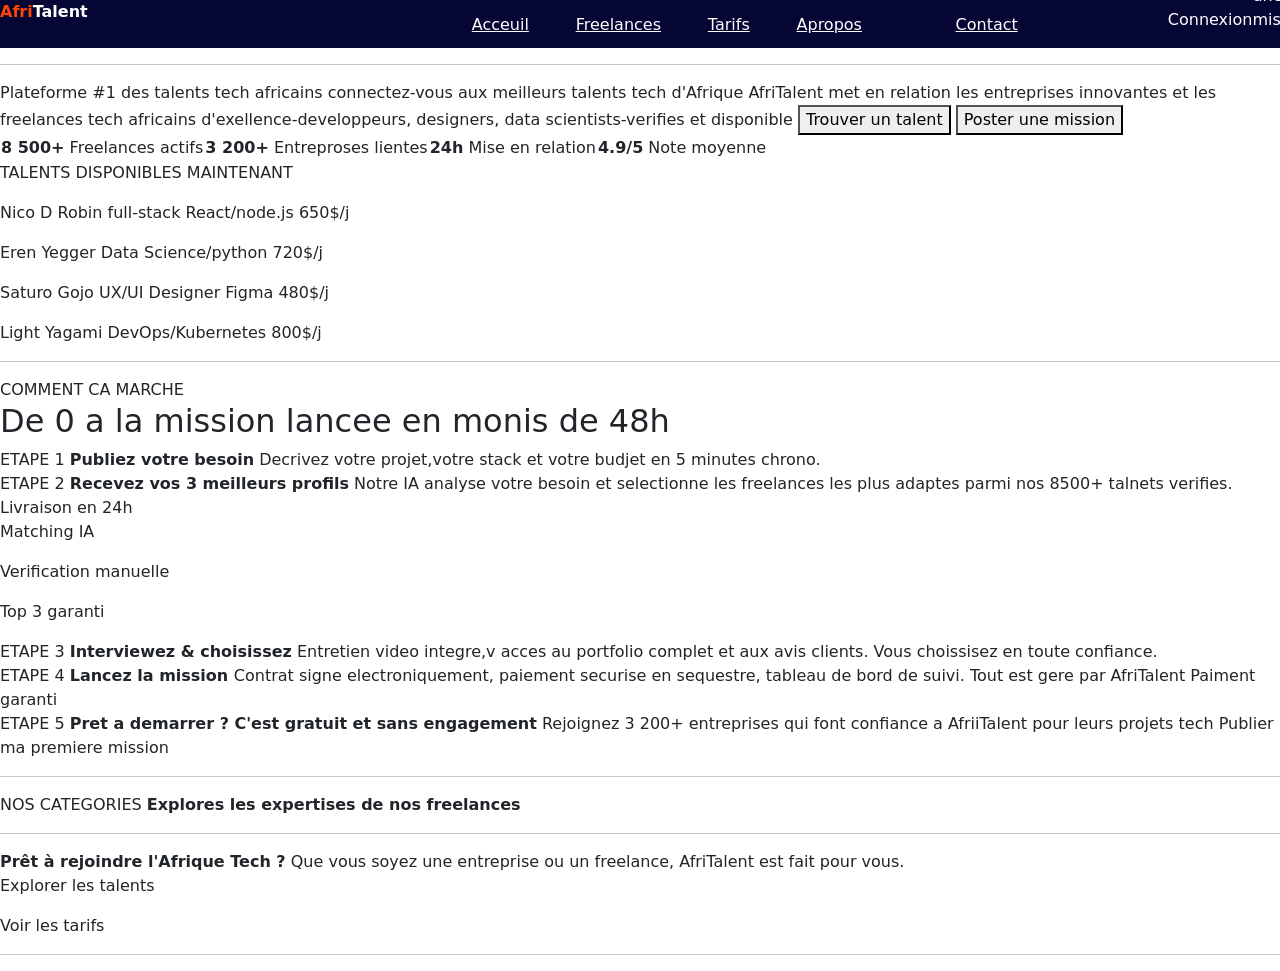
==== index.html @ 66c653f7 "Init : creation du depot, arborescence des fichiers et structure HTML de base" ====
<!DOCTYPE html>
<html lang="en">
<head>
    <meta charset="UTF-8">
    <meta name="viewport" content="width=device-width, initial-scale=1.0">
    <title>AfriTalent</title>
    <link rel="stylesheet" href="index.css" type="text/css">
    
    <link href="https://cdn.jsdelivr.net/npm/bootstrap@5.3.0/dist/css/bootstrap.min.css"
rel="stylesheet">
</head>
<body>
    <nav>
        <strong><SPAN>Afri</SPAN>Talent</strong>
        <ul>
       <li><a href="index.html">Acceuil</a></li>
         <li><a href="freelances.html" >Freelances</a></li>
        <li>  <a href="tarifs.html"> Tarifs</a></li>
          <li> <a href="ABOUT.html" >Apropos</li>
           <li><a href="Contact.html">Contact</a></li>
           </ul>
           <div>
            <p>Connexion</p>
            <p>Publier une mission </p>
           </div>
    </nav>
    <hr color="orange">
    <p1>Plateforme #1 des talents tech africains</p1>
    <h>connectez-vous aux meilleurs talents tech d'Afrique</h>
    <p1>AfriTalent met en relation les entreprises innovantes et les freelances tech africains d'exellence-developpeurs, designers, data scientists-verifies et disponible</p1>
    <button>Trouver un talent</button>
    <button>Poster une mission</button>
    <section>
        <table>
            <tr>
        
             <td>  
                <strong>8 500+</strong> 
        <p1>Freelances actifs</p1></td>
         <td><strong>3 200+</strong> 
        <p1>Entreproses  lientes</p1></td>
        <td><strong>24h</strong> 
        <p1>Mise en relation </p1></td>
        <td><strong>4.9/5</strong>
        <p1>Note moyenne</p1></td>
        </tr>
        </table>
    </section>
    <section>
        <div>
            <p>TALENTS DISPONIBLES MAINTENANT</p>
            <div>
                <p>Nico D Robin  full-stack React/node.js 650$/j</p>
            </div>

            <div>
                <p>Eren Yegger Data Science/python 720$/j</p>
            </div>

            <div>
                <p>Saturo Gojo UX/UI Designer Figma 480$/j </p>
            </div>

            <div>
                <p>Light Yagami DevOps/Kubernetes 800$/j</p>
            </div>
        </div>
    </section>
<hr> 
    <section>
        <p4>COMMENT CA MARCHE </p4>
        <h2>De 0 a la mission lancee en monis de 48h</h2>
        <div>
            <p3>ETAPE 1</p3>
            <strong>Publiez votre besoin</strong>
            <p5>Decrivez votre projet,votre stack et votre budjet en 5 minutes chrono.</p5>
        </div>

        <div>
            <p3>ETAPE 2</p3>
            <strong>Recevez vos 3 meilleurs profils</strong>
            <p5>Notre IA analyse votre besoin et selectionne les freelances les plus adaptes parmi nos 8500+ talnets verifies. Livraison en 24h</p5>
            <div></div>
            <p>Matching IA</p>
            <p>Verification manuelle</p>
              <p>Top 3 garanti</p>
              </div>
        </div>

        <div>
            <p3>ETAPE 3</p3>
            <strong>Interviewez & choisissez</strong>
            <p5>Entretien video integre,v acces au portfolio complet et aux avis clients. Vous choissisez en toute confiance.</p5>
        </div>

        <div>
            <p3>ETAPE 4</p3>
            <strong>Lancez la mission </strong>
            <p5>Contrat signe electroniquement, paiement securise en sequestre, tableau de bord de suivi. Tout est gere par AfriTalent </p5>
            <p4>Paiment garanti </p4>
        </div>

        <div>
            <p3>ETAPE 5</p3>
            <strong>Pret a demarrer ? C'est gratuit et sans engagement</strong>
            <p5>Rejoignez 3 200+ entreprises qui font confiance a AfriiTalent pour leurs projets tech</p5>
            <p4>Publier ma premiere mission </p4>
        </div>
        <hr>
    </section>
    <p4>NOS CATEGORIES</p4>
    <strong>Explores les expertises de nos freelances </strong>
    <hr>
    <strong>Prêt à rejoindre l'Afrique Tech ?</strong>
    <p4>Que vous soyez une entreprise ou un freelance, AfriTalent est fait pour vous.</p4>
    <div>
        <p>Explorer les talents</p>
        <p>Voir les tarifs</p>
    </div>
    <hr>
       
















    
</body>
</html>
---- index.css ----
*{
    margin: 0;
}
span{
    color:orangered ;
}
nav{
    background-color: rgb(6, 6, 53);
    display: flex;
    align-items: left; 
    color: white;
    height: 3em;
    padding: 0;
    margin: 0;
    gap: 25%;
    justify-content: space-around;
}
nav ul{
     padding: 25px 5% ;
     display: flex;
     align-items: center;
     justify-content: space-between;
      list-style: none;
    gap: 15%;
    
}
nav div {
    display: flex;
    align-items: end;
    justify-content:center;
     display: inline-flex;
}
nav ul li a{
    color: white;
  
}
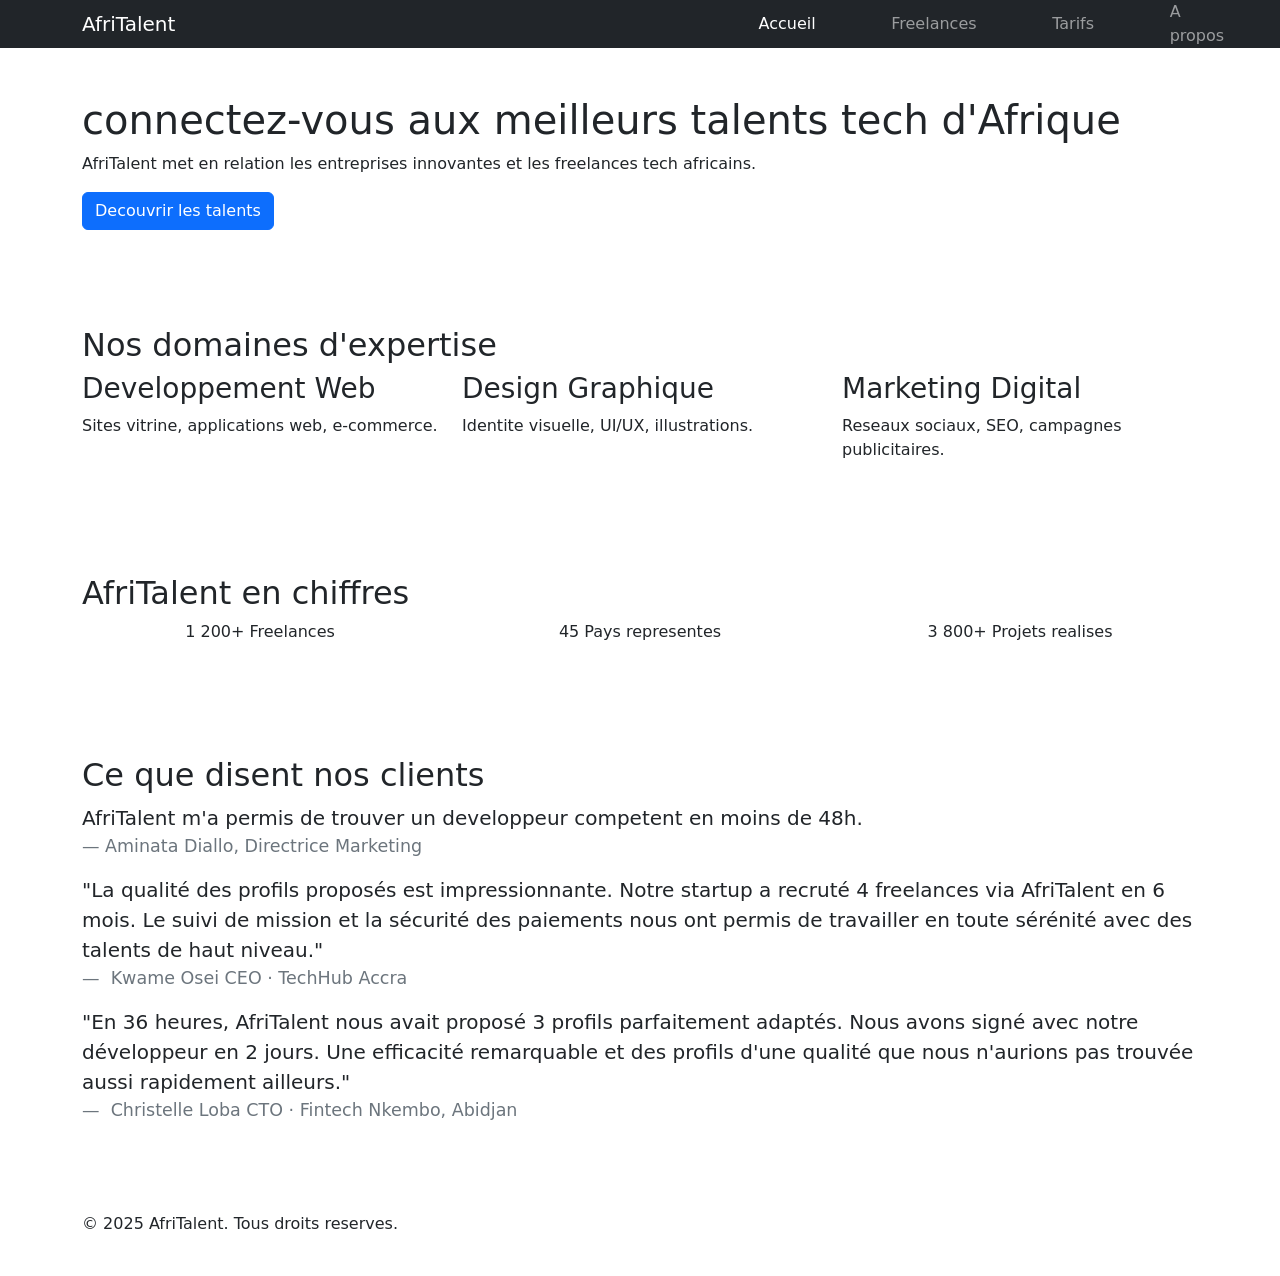
==== commit 856fa5ba: "HTML : structure complete des 5 pages avec sections et contenu texte" ====
--- a/index.html
+++ b/index.html
@@ -10,131 +10,107 @@
 rel="stylesheet">
 </head>
 <body>
-    <nav>
-        <strong><SPAN>Afri</SPAN>Talent</strong>
-        <ul>
-       <li><a href="index.html">Acceuil</a></li>
-         <li><a href="freelances.html" >Freelances</a></li>
-        <li>  <a href="tarifs.html"> Tarifs</a></li>
-          <li> <a href="ABOUT.html" >Apropos</li>
-           <li><a href="Contact.html">Contact</a></li>
-           </ul>
-           <div>
-            <p>Connexion</p>
-            <p>Publier une mission </p>
-           </div>
-    </nav>
-    <hr color="orange">
-    <p1>Plateforme #1 des talents tech africains</p1>
-    <h>connectez-vous aux meilleurs talents tech d'Afrique</h>
-    <p1>AfriTalent met en relation les entreprises innovantes et les freelances tech africains d'exellence-developpeurs, designers, data scientists-verifies et disponible</p1>
-    <button>Trouver un talent</button>
-    <button>Poster une mission</button>
-    <section>
-        <table>
-            <tr>
-        
-             <td>  
-                <strong>8 500+</strong> 
-        <p1>Freelances actifs</p1></td>
-         <td><strong>3 200+</strong> 
-        <p1>Entreproses  lientes</p1></td>
-        <td><strong>24h</strong> 
-        <p1>Mise en relation </p1></td>
-        <td><strong>4.9/5</strong>
-        <p1>Note moyenne</p1></td>
-        </tr>
-        </table>
-    </section>
-    <section>
-        <div>
-            <p>TALENTS DISPONIBLES MAINTENANT</p>
-            <div>
-                <p>Nico D Robin  full-stack React/node.js 650$/j</p>
-            </div>
-
-            <div>
-                <p>Eren Yegger Data Science/python 720$/j</p>
-            </div>
-
-            <div>
-                <p>Saturo Gojo UX/UI Designer Figma 480$/j </p>
-            </div>
-
-            <div>
-                <p>Light Yagami DevOps/Kubernetes 800$/j</p>
-            </div>
-        </div>
-    </section>
-<hr> 
-    <section>
-        <p4>COMMENT CA MARCHE </p4>
-        <h2>De 0 a la mission lancee en monis de 48h</h2>
-        <div>
-            <p3>ETAPE 1</p3>
-            <strong>Publiez votre besoin</strong>
-            <p5>Decrivez votre projet,votre stack et votre budjet en 5 minutes chrono.</p5>
-        </div>
-
-        <div>
-            <p3>ETAPE 2</p3>
-            <strong>Recevez vos 3 meilleurs profils</strong>
-            <p5>Notre IA analyse votre besoin et selectionne les freelances les plus adaptes parmi nos 8500+ talnets verifies. Livraison en 24h</p5>
-            <div></div>
-            <p>Matching IA</p>
-            <p>Verification manuelle</p>
-              <p>Top 3 garanti</p>
-              </div>
-        </div>
-
-        <div>
-            <p3>ETAPE 3</p3>
-            <strong>Interviewez & choisissez</strong>
-            <p5>Entretien video integre,v acces au portfolio complet et aux avis clients. Vous choissisez en toute confiance.</p5>
-        </div>
-
-        <div>
-            <p3>ETAPE 4</p3>
-            <strong>Lancez la mission </strong>
-            <p5>Contrat signe electroniquement, paiement securise en sequestre, tableau de bord de suivi. Tout est gere par AfriTalent </p5>
-            <p4>Paiment garanti </p4>
-        </div>
-
-        <div>
-            <p3>ETAPE 5</p3>
-            <strong>Pret a demarrer ? C'est gratuit et sans engagement</strong>
-            <p5>Rejoignez 3 200+ entreprises qui font confiance a AfriiTalent pour leurs projets tech</p5>
-            <p4>Publier ma premiere mission </p4>
-        </div>
-        <hr>
-    </section>
-    <p4>NOS CATEGORIES</p4>
-    <strong>Explores les expertises de nos freelances </strong>
-    <hr>
-    <strong>Prêt à rejoindre l'Afrique Tech ?</strong>
-    <p4>Que vous soyez une entreprise ou un freelance, AfriTalent est fait pour vous.</p4>
-    <div>
-        <p>Explorer les talents</p>
-        <p>Voir les tarifs</p>
-    </div>
-    <hr>
+    
+ <nav class="navbar navbar-expand-lg navbar-dark bg-dark">
+ <div class="container">
+ <a class="navbar-brand" href="index.html">AfriTalent</a>
+ <button class="navbar-toggler" type="button"
+ data-bs-toggle="collapse"
+ data-bs-target="#navMenu"
+ aria-controls="navMenu"
+ aria-expanded="false"
+ aria-label="Toggle navigation">
+ <span class="navbar-toggler-icon"></span>
+ </button>
+ <div class="collapse navbar-collapse" id="navMenu">
+ <ul class="navbar-nav ms-auto">
+ <li class="nav-item"><a class="nav-link active"
+href="index.html">Accueil</a></li>
+ <li class="nav-item"><a class="nav-link"
+href="freelances.html">Freelances</a></li>
+ <li class="nav-item"><a class="nav-link"
+href="tarifs.html">Tarifs</a></li>
+ <li class="nav-item"><a class="nav-link" href="ABOUT.html">A
+propos</a></li>
+  <li class="nav-item"><a class="nav-link" href="Contact.html">Contact</a></li>
+ </ul>
+ </div>
+ </div>
+</nav>
+ <!-- Contenu principal -->
+ <main>
+ <!-- Section Hero : accroche principale -->
+ <section id="hero">
+ <div class="container py-5">
+ <h1>connectez-vous aux meilleurs talents tech d'Afrique </h1>
+ <p> AfriTalent met en relation les entreprises innovantes et les freelances tech africains.</p>
+ <a href="freelances.html" class="btn btn-primary">Decouvrir les
+talents</a>
+ </div>
+ </section>
+ <!-- Section Services -->
+ <section id="services">
+ <div class="container py-5">
+ <h2>Nos domaines d'expertise</h2>
+ <div class="row">
+    <div class="col-md-4">
+ <h3>Developpement Web</h3>
+ <p>Sites vitrine, applications web, e-commerce.</p>
+ </div>
+ <div class="col-md-4">
+ <h3>Design Graphique</h3>
+ <p>Identite visuelle, UI/UX, illustrations.</p>
+ </div>
+ <div class="col-md-4">
+ <h3>Marketing Digital</h3>
+ <p>Reseaux sociaux, SEO, campagnes publicitaires.</p>
+ </div>
+ </div>
+ </div>
+ </section>
+ <!-- Section Statistiques -->
+ <section id="statistiques">
+ <div class="container py-5">
+ <h2>AfriTalent en chiffres</h2>
+ <div class="row text-center">
+ <div class="col-md-4"><p>1 200+ Freelances</p></div>
+ <div class="col-md-4"><p>45 Pays representes</p></div>
+ <div class="col-md-4"><p>3 800+ Projets realises</p></div>
+ </div>
+ </div>
+</section>
+ <!-- Section Temoignages -->
+ <section id="temoignages">
+ <div class="container py-5">
+ <h2>Ce que disent nos clients</h2>
+ <blockquote class="blockquote">
+ <p>AfriTalent m'a permis de trouver un developpeur competent
+en moins de 48h.</p>
+ <footer class="blockquote-footer">Aminata Diallo, Directrice
+Marketing</footer>
+<p> "La qualité des profils proposés est impressionnante. Notre startup a recruté 4 freelances via AfriTalent en 6 mois. Le suivi de mission et la sécurité des paiements nous ont permis de travailler en toute sérénité avec des talents de haut niveau."</p>
+ <footer class="blockquote-footer"> 
+ Kwame Osei
+CEO · TechHub Accra</footer>
+<p>"En 36 heures, AfriTalent nous avait proposé 3 profils parfaitement adaptés. Nous avons signé avec notre développeur en 2 jours. Une efficacité remarquable et des profils d'une qualité que nous n'aurions pas trouvée aussi rapidement ailleurs." </p>
+ <footer class="blockquote-footer"> Christelle Loba
+CTO · Fintech Nkembo, Abidjan</footer>
+ </blockquote>
+ </div>
+ </section>
+ </main>
+ <!-- Pied de page -->
+  <footer>
+ <div class="container py-4">
+ <p>&copy; 2025 AfriTalent. Tous droits reserves.</p>
+ </div>
+ </footer>
+ <script
+src="https://cdn.jsdelivr.net/npm/bootstrap@5.3.0/dist/js/bootstrap.bundle.min.js"
+></script>
+ <script src="js/main.js"></script>
        
 
 
-
-
-
-
-
-
-
-
-
-
-
-
-
-
-    
 </body>
 </html>
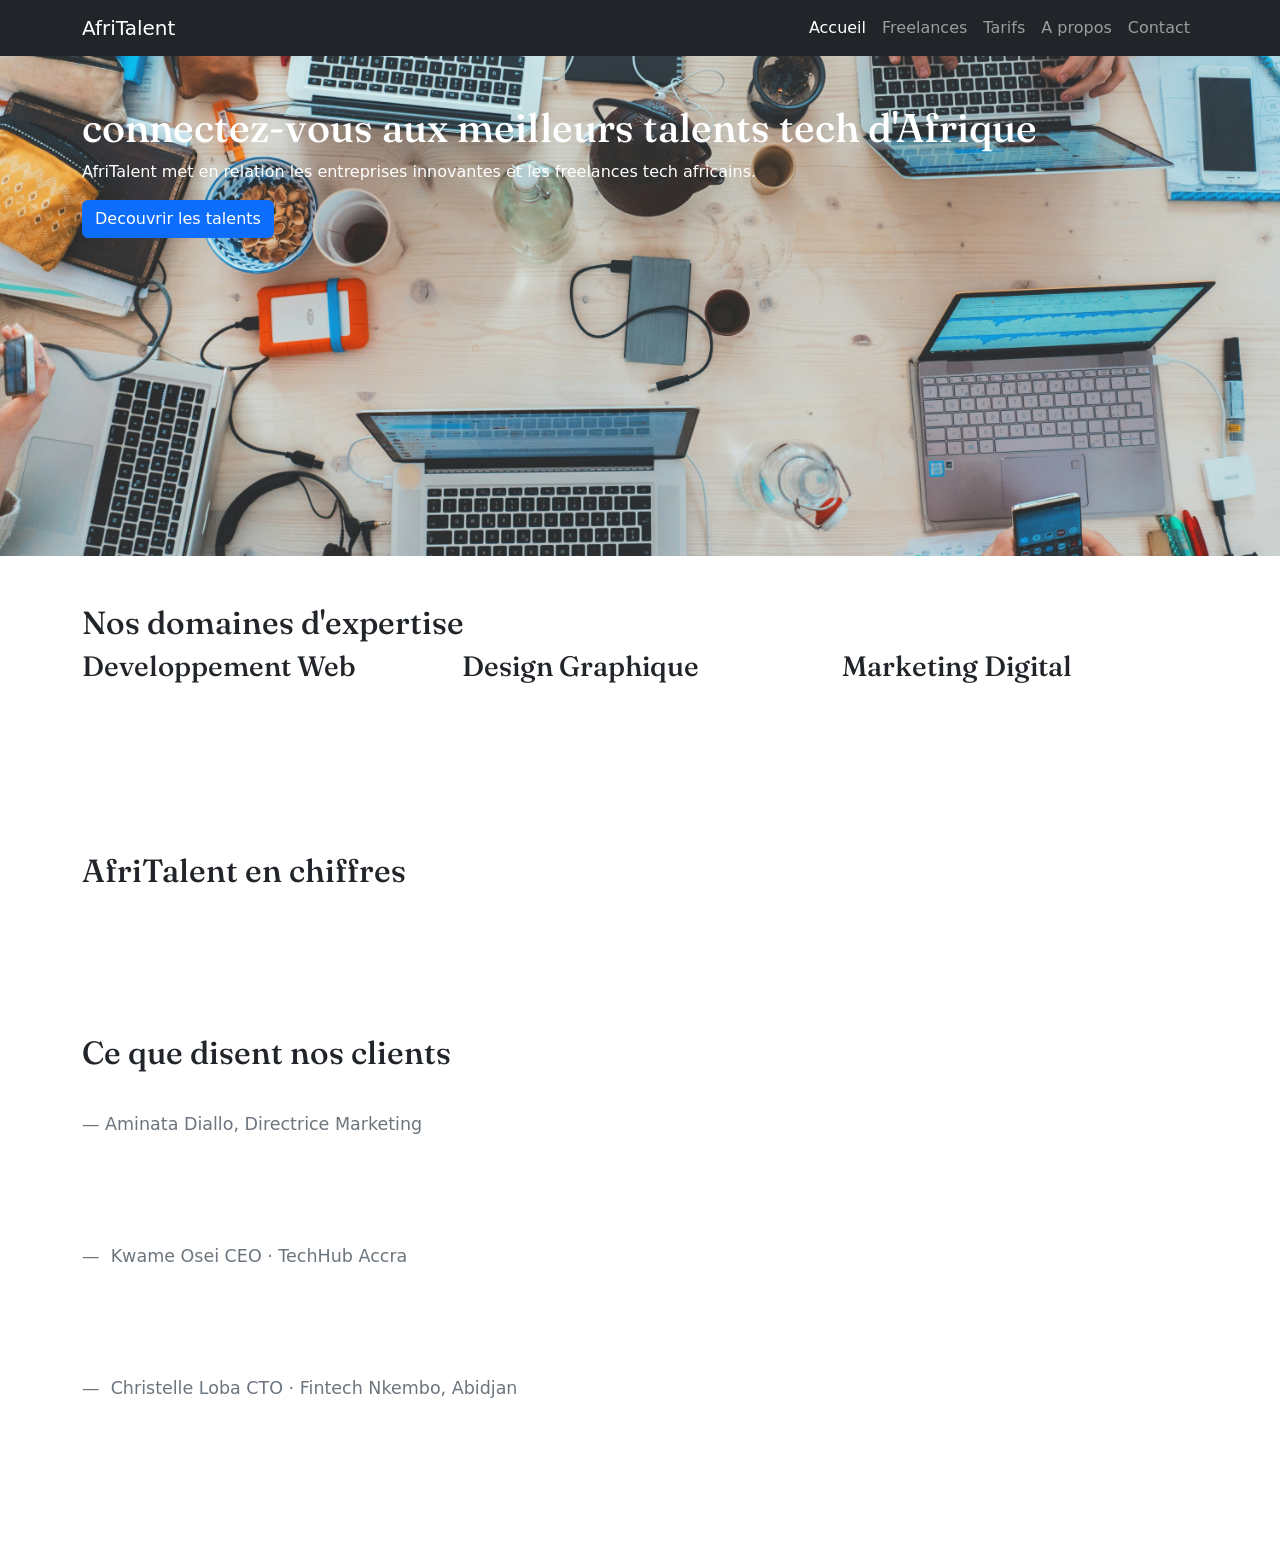
==== commit 7fb4f924: "structures complet des 5 pages avec sections et contenus" ====
--- a/index.html
+++ b/index.html
@@ -4,7 +4,7 @@
     <meta charset="UTF-8">
     <meta name="viewport" content="width=device-width, initial-scale=1.0">
     <title>AfriTalent</title>
-    <link rel="stylesheet" href="index.css" type="text/css">
+    <link rel="stylesheet" href="css/index.css" type="text/css">
     
     <link href="https://cdn.jsdelivr.net/npm/bootstrap@5.3.0/dist/css/bootstrap.min.css"
 rel="stylesheet">
@@ -102,7 +102,7 @@
  <!-- Pied de page -->
   <footer>
  <div class="container py-4">
- <p>&copy; 2025 AfriTalent. Tous droits reserves.</p>
+ <p>&copy; 2025 AfriTalent.</p>
  </div>
  </footer>
  <script
--- a/css/index.css
+++ b/css/index.css
@@ -0,0 +1,382 @@
+ /* ═══ 1. IMPORT GOOGLE FONTS ═══ */
+@import url('https://fonts.googleapis.com/css2?family=Plus+Jakarta+Sans:ital,wght@0,300;0,400;0,500;0,600;0,700;0,800;1,300&family=Fraunces:ital,wght@0,400;0,700;1,400;1,700&display=swap');
+
+
+/* ═══ 2. VARIABLES CSS (:root) ═══ */
+:root {
+
+  /* --- Couleurs principales --- */
+  --terra: #E05B2B;           /* orange terracotta */
+  --terra-dark: #b8421a;      /* terracotta foncé (hover) */
+  --terra-light: #f07a52;     /* terracotta clair */
+  --gold: #F4A622;            /* or africain */
+  --gold-light: #ffc85c;      /* or clair */
+  --charcoal: #1C1C2E;        /* noir bleuté */
+  --charcoal-2: #2a2a3e;      /* noir bleuté secondaire */
+
+  /* --- Couleurs de fond --- */
+  --cream: #FDF8F2;           /* crème chaud */
+  --cream-2: #f5ede0;         /* crème secondaire */
+  --white: #ffffff;           /* blanc pur */
+
+  /* --- Couleurs de texte --- */
+  --text: #ffffff;            /* texte principal */
+  --text-muted: #6b6b80;      /* texte secondaire */
+
+  /* --- Bordures et ombres --- */
+  --border: rgba(28,28,46,0.1);
+  --shadow: 0 4px 24px rgba(28,28,46,0.10);
+  --shadow-lg: 0 12px 48px rgba(28,28,46,0.16);
+
+  /* --- Espacements --- */
+  --spacing-xs: 0.25rem;      /* 4px */
+  --spacing-sm: 0.5rem;       /* 8px */
+  --spacing-md: 1rem;         /* 16px */
+  --spacing-lg: 2rem;         /* 32px */
+  --spacing-xl: 4rem;         /* 64px */
+
+  /* --- Border radius --- */
+  --radius: 16px;
+  --radius-sm: 8px;
+  --radius-xl: 28px;
+
+  /* --- Polices --- */
+  --font-titre: 'Fraunces', serif;
+  --font-corps: 'Plus Jakarta Sans', sans-serif;
+
+  /* ---images --- */
+  
+  --img-hero: url('images/photo4.jpg');
+  --img-contact: url('images/photo2.jpg');
+
+}
+
+
+/* ═══ 3. RESET CSS + STYLES DE BASE ═══ */
+
+/* Reset universel */
+*,
+*::before,
+*::after {
+  box-sizing: border-box;
+  margin: 0;
+  padding: 0;
+}
+
+/* Body */
+body {
+  font-family: var(--font-corps);
+  font-weight: 400;
+  font-size: 16px;
+  line-height: 1.65;
+  color: var(--text);
+  background: var(--white);
+  -webkit-font-smoothing: antialiased;
+  -moz-osx-font-smoothing: grayscale;
+}
+ 
+ #hero {
+  background-image:var(--img-hero);
+     background-size: cover;
+  background-position: center;
+  min-height: 500px;
+    color: var(--text);
+
+}
+
+/* Titres — police Fraunces */
+h1, h2, h3, h4, h5, h6 {
+  font-family: var(--font-titre);
+  font-weight: 700;
+  line-height: 1.15;
+  color: var(--text);
+}
+
+/* Paragraphes */
+p {
+  margin-bottom: var(--spacing-md);
+  color: var(--text);
+}
+
+/* Liens */
+a {
+  color: var(--terra);
+  text-decoration: none;
+  transition: color 0.2s;
+}
+a:hover {
+  color: var(--terra-dark);
+}
+
+/* Images */
+img {
+  max-width: 100%;
+  height: auto;
+  display: block;
+}
+
+/* Listes */
+ul, ol {
+  padding-left: var(--spacing-lg);
+}
+
+
+/* ═══ 4. NAVBAR ═══ */
+
+.at-nav {
+  background: var(--charcoal);
+  padding: 0 2rem;
+  position: sticky;
+  top: 0;
+  z-index: 1000;
+  border-bottom: 2px solid var(--terra);
+  height: 70px;
+  display: flex;
+  align-items: center;
+}
+
+/* Logo */
+.at-nav .navbar-brand {
+  font-family: var(--font-titre);
+  font-weight: 700;
+  font-size: 1.5rem;
+  color: var(--white) !important;
+  letter-spacing: -0.5px;
+  text-decoration: none;
+}
+
+/* Couleur de l'accent du logo */
+.at-nav .navbar-brand span {
+  color: var(--gold);
+}
+
+/* Liens de navigation */
+.at-nav .nav-link {
+  color: rgba(255, 255, 255, 0.75) !important;
+  font-family: var(--font-corps);
+  font-weight: 500;
+  font-size: 0.9rem;
+  padding: 0.5rem 0.85rem !important;
+  transition: color 0.2s;
+}
+
+/* Lien actif et hover */
+.at-nav .nav-link:hover,
+.at-nav .nav-link.active {
+  color: var(--gold) !important;
+}
+
+/* Icône hamburger mobile */
+.at-nav .navbar-toggler {
+  border-color: rgba(255, 255, 255, 0.3);
+}
+.at-nav .navbar-toggler-icon {
+  background-image: url("data:image/svg+xml,%3csvg xmlns='http://www.w3.org/2000/svg' viewBox='0 0 30 30'%3e%3cpath stroke='rgba%28255,255,255,.7%29' stroke-linecap='round' stroke-miterlimit='10' stroke-width='2' d='M4 7h22M4 15h22M4 23h22'/%3e%3c/svg%3e");
+}
+
+/* Bouton CTA dans la navbar */
+.btn-nav-cta {
+  background: var(--terra);
+  color: var(--white) ;
+  border-radius: 50px ;
+  padding: 0.45rem 1.2rem ;
+  font-weight: 600;
+  font-size: 0.85rem ;
+  transition: background 0.2s;
+}
+.btn-nav-cta:hover {
+  background: var(--terra-dark);
+  color: var(--white);
+}
+
+
+/* ═══ 5. BOUTONS ═══ */
+
+.btn-terra {
+  background: var(--terra);
+  color: var(--white);
+  border: none;
+  border-radius: 50px;
+  padding: 0.7rem 1.8rem;
+  font-family: var(--font-corps);
+  font-weight: 700;
+  font-size: 0.9rem;
+  cursor: pointer;
+  transition: background 0.2s, transform 0.15s;
+  display: inline-block;
+  text-decoration: none;
+}
+.btn-terra:hover {
+  background: var(--terra-dark);
+  color: var(--white);
+  transform: translateY(-1px);
+}
+
+.btn-outline-terra {
+  background: transparent;
+  color: var(--terra);
+  border: 2px solid var(--terra);
+  border-radius: 50px;
+  padding: 0.65rem 1.75rem;
+  font-family: var(--font-corps);
+  font-weight: 700;
+  font-size: 0.9rem;
+  cursor: pointer;
+  transition: all 0.2s;
+  display: inline-block;
+  text-decoration: none;
+}
+.btn-outline-terra:hover {
+  background: var(--terra);
+  color: var(--white);
+}
+
+.btn-gold {
+  background: var(--gold);
+  color: var(--charcoal);
+  border: none;
+  border-radius: 50px;
+  padding: 0.7rem 1.8rem;
+  font-family: var(--font-corps);
+  font-weight: 700;
+  font-size: 0.9rem;
+  cursor: pointer;
+  transition: background 0.2s, transform 0.15s;
+  display: inline-block;
+  text-decoration: none;
+}
+.btn-gold:hover {
+  background: var(--gold-light);
+  color: var(--charcoal);
+  transform: translateY(-1px);
+}
+
+
+/* ═══ 6. UTILITAIRES ═══ */
+
+/* Label de section */
+.section-label {
+  font-size: 0.78rem;
+  font-weight: 700;
+  letter-spacing: 0.12em;
+  text-transform: uppercase;
+  color: var(--terra);
+  margin-bottom: 0.5rem;
+  display: block;
+}
+
+/* Badge */
+.at-badge {
+  display: inline-block;
+  background: rgba(224, 91, 43, 0.12);
+  color: var(--terra);
+  border-radius: 50px;
+  font-size: 0.75rem;
+  font-weight: 700;
+  padding: 0.3rem 0.85rem;
+  letter-spacing: 0.05em;
+}
+
+/* Étoiles */
+.stars {
+  color: var(--gold);
+  font-size: 0.85rem;
+  letter-spacing: 1px;
+}
+
+/* Avatar cercle */
+.avatar-circle {
+  width: 56px;
+  height: 56px;
+  border-radius: 50%;
+  display: flex;
+  align-items: center;
+  justify-content: center;
+  font-family: var(--font-titre);
+  font-weight: 700;
+  font-size: 1.1rem;
+  flex-shrink: 0;
+}
+
+/* Carte de base */
+.at-card {
+  background: var(--white);
+  border: 1px solid var(--border);
+  border-radius: var(--radius);
+  padding: 1.5rem;
+  transition: box-shadow 0.25s, transform 0.25s;
+}
+.at-card:hover {
+  box-shadow: var(--shadow-lg);
+  transform: translateY(-3px);
+}
+
+/* Animation fade-up au scroll */
+.fade-up {
+  opacity: 0;
+  transform: translateY(30px);
+  transition: opacity 0.55s ease, transform 0.55s ease;
+}
+.fade-up.visible {
+  opacity: 1;
+  transform: translateY(0);
+}
+
+/* Carte Google Maps */
+.map-wrapper {
+  border-radius: 20px;
+  overflow: hidden;
+  border: 1.5px solid var(--border);
+  box-shadow: var(--shadow);
+}
+
+
+/* ═══ 7. FOOTER ═══ */
+
+.at-footer {
+  background: var(--charcoal);
+  color: rgba(255, 255, 255, 0.7);
+  padding: 4rem 0 2rem;
+}
+.at-footer h5 {
+  font-family: var(--font-titre);
+  color: var(--white);
+  font-size: 1rem;
+  margin-bottom: 1rem;
+}
+.at-footer a {
+  color: rgba(255, 255, 255, 0.6);
+  text-decoration: none;
+  font-size: 0.875rem;
+  display: block;
+  margin-bottom: 0.4rem;
+  transition: color 0.2s;
+}
+.at-footer a:hover {
+  color: var(--gold);
+}
+.at-footer-brand {
+  font-family: var(--font-titre);
+  font-weight: 700;
+  font-size: 1.6rem;
+  color: var(--white);
+}
+.at-footer-brand span {
+  color: var(--gold);
+}
+.at-footer-bottom {
+  border-top: 1px solid rgba(255, 255, 255, 0.1);
+  margin-top: 3rem;
+  padding-top: 1.5rem;
+  font-size: 0.8rem;
+  color: rgba(255, 255, 255, 0.4);
+}
+.py-5 .contact-form-card{
+   background-image:var(--img-contact);
+    background-size: cover;
+  background-position: center;
+  min-height: 500px;
+    color: var(--text);
+
+}
+ 
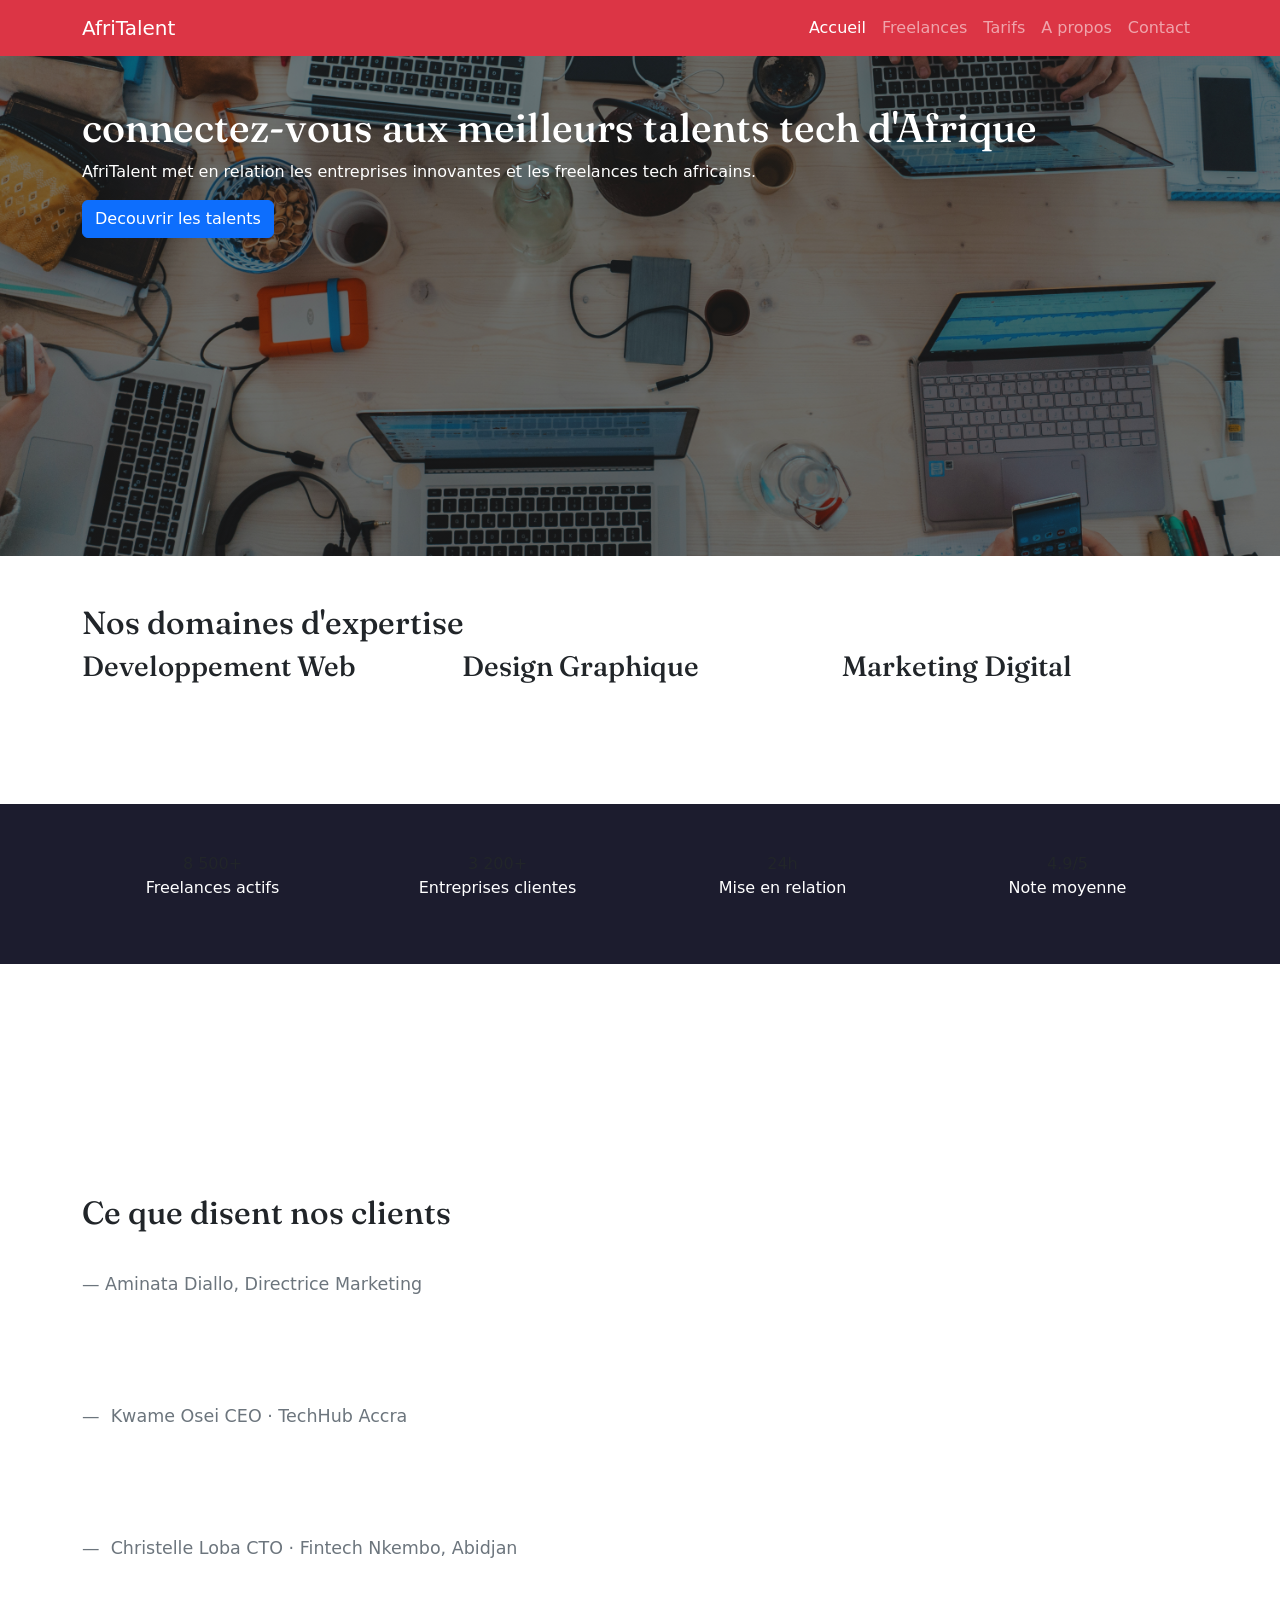
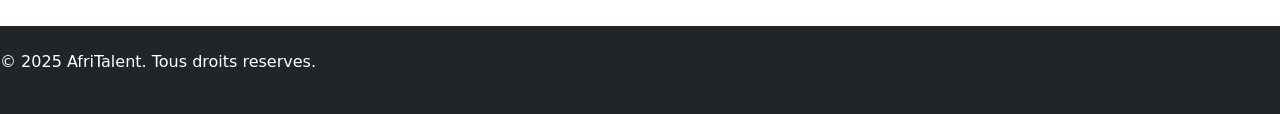
==== commit 6373b8b6: "responsive design mobile et tablettes , media queries" ====
--- a/index.html
+++ b/index.html
@@ -11,9 +11,9 @@
 </head>
 <body>
     
- <nav class="navbar navbar-expand-lg navbar-dark bg-dark">
+ <nav class="navbar navbar-expand-lg navbar-dark bg-danger">
  <div class="container">
- <a class="navbar-brand" href="index.html">AfriTalent</a>
+ <a class="navbar-brand" href="index.html">AfriTalent  </a>
  <button class="navbar-toggler" type="button"
  data-bs-toggle="collapse"
  data-bs-target="#navMenu"
@@ -67,6 +67,63 @@
  </div>
  </div>
  </div>
+
+<section class="py-5" style="background: var(--charcoal);">
+  <div class="container">
+    <div class="row g-4 text-center">
+
+      <!-- Stat 1 -->
+      <div class="col-6 col-md-3">
+        <div>
+          <div>
+            8 500+
+          </div>
+          <p>
+            Freelances actifs
+          </p>
+        </div>
+      </div>
+
+      <!-- Stat 2 -->
+      <div class="col-6 col-md-3">
+        <div>
+          <div>
+            3 200+
+          </div>
+          <p>
+            Entreprises clientes
+          </p>
+        </div>
+      </div>
+
+      <!-- Stat 3 -->
+      <div class="col-6 col-md-3">
+        <div>
+          <div>
+            24h
+          </div>
+          <p>
+            Mise en relation
+          </p>
+        </div>
+      </div>
+
+      <!-- Stat 4 -->
+      <div class="col-6 col-md-3">
+        <div>
+          <div>
+            4.9/5
+          </div>
+          <p >
+            Note moyenne
+          </p>
+        </div>
+      </div>
+
+    </div>
+  </div>
+</section>
+
  </section>
  <!-- Section Statistiques -->
  <section id="statistiques">
@@ -101,8 +158,8 @@
  </main>
  <!-- Pied de page -->
   <footer>
- <div class="container py-4">
- <p>&copy; 2025 AfriTalent.</p>
+ <div class="footer-expand-lg py-4 bg-dark">
+ <p>&copy; 2025 AfriTalent. Tous droits reserves.</p>
  </div>
  </footer>
  <script
--- a/css/index.css
+++ b/css/index.css
@@ -46,7 +46,7 @@
 
   /* ---images --- */
   
-  --img-hero: url('images/photo4.jpg');
+   --img-hero: url('images/photo4.jpg');
   --img-contact: url('images/photo2.jpg');
 
 }
@@ -76,18 +76,18 @@
 }
  
  #hero {
-  background-image:var(--img-hero);
+  background-image:  linear-gradient(rgba(0, 0, 0, 0.5), rgba(0, 0, 0, 0.5)), var(--img-hero) ; 
      background-size: cover;
   background-position: center;
   min-height: 500px;
-    color: var(--text);
-
+    color: var(--white);
+  background-repeat: no-repeat;
 }
 
 /* Titres — police Fraunces */
 h1, h2, h3, h4, h5, h6 {
   font-family: var(--font-titre);
-  font-weight: 700;
+  font-weight: 1500;
   line-height: 1.15;
   color: var(--text);
 }
@@ -121,28 +121,16 @@
 }
 
 
-/* ═══ 4. NAVBAR ═══ */
-
-.at-nav {
-  background: var(--charcoal);
-  padding: 0 2rem;
-  position: sticky;
-  top: 0;
-  z-index: 1000;
-  border-bottom: 2px solid var(--terra);
-  height: 70px;
-  display: flex;
-  align-items: center;
-}
 
 /* Logo */
 .at-nav .navbar-brand {
   font-family: var(--font-titre);
   font-weight: 700;
   font-size: 1.5rem;
-  color: var(--white) !important;
+  color: var(--gold) ;
   letter-spacing: -0.5px;
-  text-decoration: none;
+  text-decoration:none;
+   background-color: var(--gold-light);
 }
 
 /* Couleur de l'accent du logo */
@@ -152,26 +140,18 @@
 
 /* Liens de navigation */
 .at-nav .nav-link {
-  color: rgba(255, 255, 255, 0.75) !important;
+  color: rgba(234, 219, 218, 0.75);
   font-family: var(--font-corps);
   font-weight: 500;
   font-size: 0.9rem;
-  padding: 0.5rem 0.85rem !important;
+  padding: 0.5rem 0.85rem ;
   transition: color 0.2s;
 }
 
 /* Lien actif et hover */
 .at-nav .nav-link:hover,
 .at-nav .nav-link.active {
-  color: var(--gold) !important;
-}
-
-/* Icône hamburger mobile */
-.at-nav .navbar-toggler {
-  border-color: rgba(255, 255, 255, 0.3);
-}
-.at-nav .navbar-toggler-icon {
-  background-image: url("data:image/svg+xml,%3csvg xmlns='http://www.w3.org/2000/svg' viewBox='0 0 30 30'%3e%3cpath stroke='rgba%28255,255,255,.7%29' stroke-linecap='round' stroke-miterlimit='10' stroke-width='2' d='M4 7h22M4 15h22M4 23h22'/%3e%3c/svg%3e");
+  color: var(--gold) ;
 }
 
 /* Bouton CTA dans la navbar */
@@ -182,7 +162,7 @@
   padding: 0.45rem 1.2rem ;
   font-weight: 600;
   font-size: 0.85rem ;
-  transition: background 0.2s;
+  transition: background 0.2s ;
 }
 .btn-nav-cta:hover {
   background: var(--terra-dark);
@@ -263,6 +243,7 @@
   color: var(--terra);
   margin-bottom: 0.5rem;
   display: block;
+ 
 }
 
 /* Badge */
@@ -331,52 +312,184 @@
 }
 
 
-/* ═══ 7. FOOTER ═══ */
-
-.at-footer {
-  background: var(--charcoal);
-  color: rgba(255, 255, 255, 0.7);
-  padding: 4rem 0 2rem;
-}
-.at-footer h5 {
+═══ 7. FOOTER ═══
+
+
+ 
+#services {
+background-color: #fdc3aa;
+height: 500px;
+}
+ /*---statistiques---*/
+ #statistiques {
+  color: white ;
+ }
+ 
+
+    /* Carte formulaire */
+.contact-form-card {
+  background: var(--img-contact);
+  border: 1.5px solid var(--border);
+  border-radius: var(--radius-xl);
+  padding: 2.5rem;
+  box-shadow: var(--shadow-lg);
+}
+
+/* Focus sur les champs */
+input:focus, 
+select:focus, 
+textarea:focus {
+  border-color: var(--terra) ;
+  box-shadow: 0 0 0 3px rgba(224, 91, 43, 0.1);
+}
+
+/* Champ valide */
+.input-valid {
+  border-color: #22c55e;
+}
+
+/* Champ invalide */
+.input-invalid {
+  border-color: #dc2626;
+}
+
+/* Bouton hover */
+#submitBtn:hover {
+  background: var(--terra-dark);
+}
+
+/* Freelance card */
+.freelance-card {
+  background: var(--white);
+  border: 1.5px solid var(--border);
+  border-radius: var(--radius);
+  padding: 1.5rem;
+  height: 100%;
+  transition: all .25s;
+  display: flex;
+  flex-direction: column;
+}
+.freelance-card:hover {
+  border-color: var(--terra);
+  box-shadow: var(--shadow-lg);
+  transform: translateY(-4px);
+}
+.fl-top {
+  display: flex;
+  align-items: flex-start;
+  gap: 1rem;
+  margin-bottom: 1rem;
+}
+.fl-avatar {
+  width: 56px; height: 56px;
+  border-radius: 50%;
+  display: flex;
+  align-items: center;
+  justify-content: center;
   font-family: var(--font-titre);
+  font-weight: 700;
+  font-size: 1.1rem;
+  flex-shrink: 0;
+}
+.fl-name {
+  font-weight: 700;
+  font-size: 0.95rem;
+  margin-bottom: 0.15rem;
+}
+.fl-role {
+  font-size: 0.78rem;
+  color: var(--terra);
+  font-weight: 600;
+}
+.fl-country {
+  font-size: 0.72rem;
+  color: var(--text-muted);
+}
+.fl-bio {
+  font-size: 0.82rem;
+  color: var(--text-muted);
+  line-height: 1.6;
+  margin-bottom: 1rem;
+  flex: 1;
+}
+.fl-footer {
+  border-top: 1px solid var(--border);
+  padding-top: 0.85rem;
+  margin-top: auto;
+  display: flex;
+  justify-content: space-between;
+  align-items: center;
+}
+.fl-tjm {
+  font-family: var(--font-titre);
+  font-weight: 700;
+  font-size: 1.05rem;
+  color: var(--terra);
+}
+.fl-avail {
+  display: flex;
+  align-items: center;
+  gap: 0.4rem;
+  font-size: 0.72rem;
+  font-weight: 600;
+  color: #16a34a;
+}
+.fl-avail-dot {
+  width: 7px; height: 7px;
+  border-radius: 50%;
+  background: #22c55e;
+}
+.fl-avail.busy { color: var(--text-muted); }
+.fl-avail.busy .fl-avail-dot { 
+  background: var(--text-muted); 
+}
+
+/* Barre de filtres */
+.filter-bar {
+  background: var(--white);
+  border: 1.5px solid var(--border);
+  border-radius: 60px;
+  padding: 0.4rem;
+  display: flex;
+  flex-wrap: wrap;
+  gap: 0.25rem;
+}
+.filter-btn {
+  background: transparent;
+  border: none;
+  border-radius: 50px;
+  padding: 0.45rem 1.1rem;
+  font-family: var(--font-corps);
+  font-weight: 600;
+  font-size: 0.82rem;
+  cursor: pointer;
+  color: var(--text-muted);
+  transition: all 0.2s;
+}
+.filter-btn.active,
+.filter-btn:hover {
+  background: var(--terra);
   color: var(--white);
-  font-size: 1rem;
-  margin-bottom: 1rem;
-}
-.at-footer a {
-  color: rgba(255, 255, 255, 0.6);
-  text-decoration: none;
-  font-size: 0.875rem;
-  display: block;
-  margin-bottom: 0.4rem;
-  transition: color 0.2s;
-}
-.at-footer a:hover {
-  color: var(--gold);
-}
-.at-footer-brand {
-  font-family: var(--font-titre);
-  font-weight: 700;
-  font-size: 1.6rem;
-  color: var(--white);
-}
-.at-footer-brand span {
-  color: var(--gold);
-}
-.at-footer-bottom {
-  border-top: 1px solid rgba(255, 255, 255, 0.1);
-  margin-top: 3rem;
-  padding-top: 1.5rem;
-  font-size: 0.8rem;
-  color: rgba(255, 255, 255, 0.4);
-}
-.py-5 .contact-form-card{
-   background-image:var(--img-contact);
-    background-size: cover;
-  background-position: center;
-  min-height: 500px;
-    color: var(--text);
-
-}
- 
+}
+
+/* Recherche */
+.search-input {
+  border: 1.5px solid var(--border);
+  border-radius: 50px;
+  padding: 0.6rem 1.25rem;
+  font-family: var(--font-corps);
+  font-size: 0.9rem;
+  outline: none;
+  width: 220px;
+  transition: border-color 0.2s;
+}
+.search-input:focus {
+  border-color: var(--terra);
+}
+
+/* Compteur */
+.result-count {
+  font-size: 0.85rem;
+  color: var(--text-muted);
+  font-weight: 500;
+}
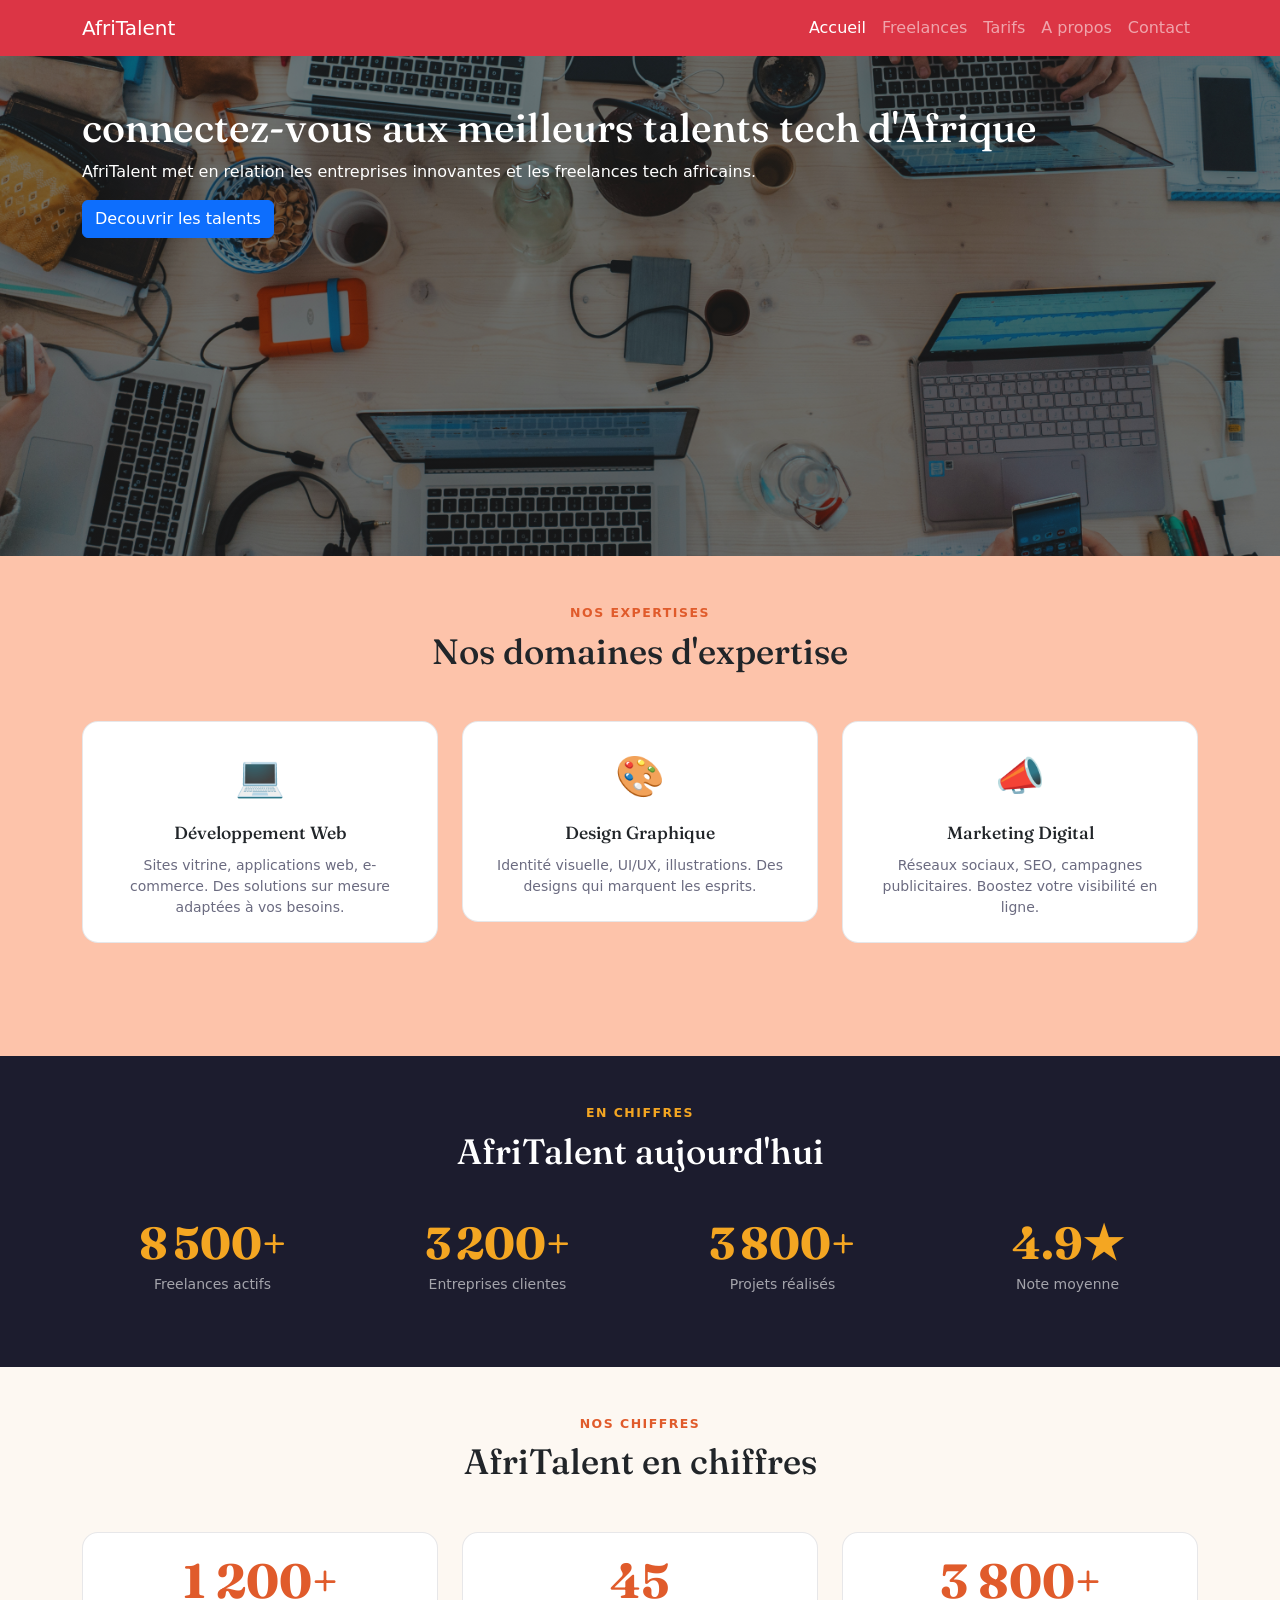
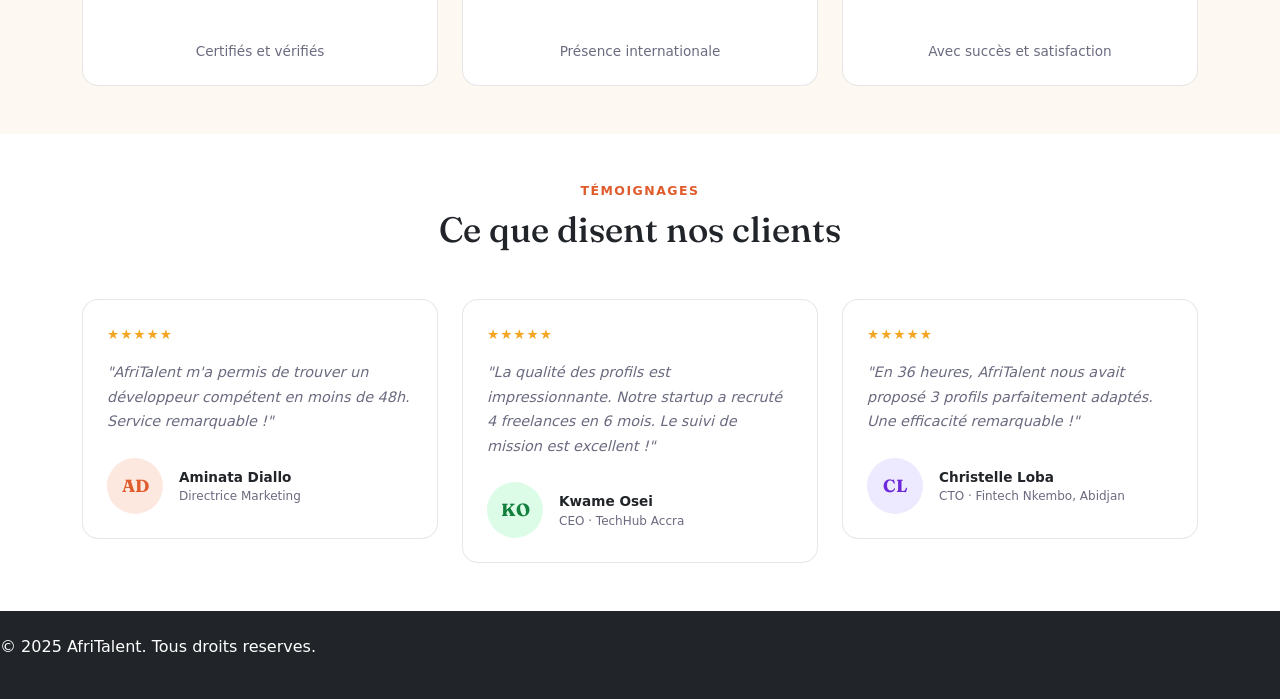
==== commit a8634f00: "compteurs animes au scroll et animations fade-in des sections" ====
--- a/index.html
+++ b/index.html
@@ -48,126 +48,420 @@
 talents</a>
  </div>
  </section>
- <!-- Section Services -->
- <section id="services">
- <div class="container py-5">
- <h2>Nos domaines d'expertise</h2>
- <div class="row">
-    <div class="col-md-4">
- <h3>Developpement Web</h3>
- <p>Sites vitrine, applications web, e-commerce.</p>
- </div>
- <div class="col-md-4">
- <h3>Design Graphique</h3>
- <p>Identite visuelle, UI/UX, illustrations.</p>
- </div>
- <div class="col-md-4">
- <h3>Marketing Digital</h3>
- <p>Reseaux sociaux, SEO, campagnes publicitaires.</p>
- </div>
- </div>
- </div>
-
-<section class="py-5" style="background: var(--charcoal);">
+  <!-- ═══ SECTION SERVICES ═══ -->
+<section id="services" class="py-5">
   <div class="container">
+
+    <!-- Titre -->
+    <div class="text-center mb-5">
+      <div class="section-label">Nos expertises</div>
+      <h2 style="
+        font-family: var(--font-titre);
+        font-size: clamp(1.6rem, 3vw, 2.2rem);">
+        Nos domaines d'expertise
+      </h2>
+    </div>
+
+    <!-- 3 cartes services -->
+    <div class="row g-4">
+
+      <!-- Développement Web -->
+      <div class="col-md-4">
+        <div class="at-card text-center">
+          <div style="
+            font-size: 2.5rem;
+            margin-bottom: 1rem;">
+            💻
+          </div>
+          <h3 style="
+            font-family: var(--font-titre);
+            font-size: 1.1rem;
+            margin-bottom: 0.75rem;">
+            Développement Web
+          </h3>
+          <p style="
+            color: var(--text-muted);
+            font-size: 0.875rem;
+            margin: 0;">
+            Sites vitrine, applications web, e-commerce. 
+            Des solutions sur mesure adaptées à vos besoins.
+          </p>
+        </div>
+      </div>
+
+      <!-- Design Graphique -->
+      <div class="col-md-4">
+        <div class="at-card text-center">
+          <div style="
+            font-size: 2.5rem;
+            margin-bottom: 1rem;">
+            🎨
+          </div>
+          <h3 style="
+            font-family: var(--font-titre);
+            font-size: 1.1rem;
+            margin-bottom: 0.75rem;">
+            Design Graphique
+          </h3>
+          <p style="
+            color: var(--text-muted);
+            font-size: 0.875rem;
+            margin: 0;">
+            Identité visuelle, UI/UX, illustrations. 
+            Des designs qui marquent les esprits.
+          </p>
+        </div>
+      </div>
+
+      <!-- Marketing Digital -->
+      <div class="col-md-4">
+        <div class="at-card text-center">
+          <div style="
+            font-size: 2.5rem;
+            margin-bottom: 1rem;">
+            📣
+          </div>
+          <h3 style="
+            font-family: var(--font-titre);
+            font-size: 1.1rem;
+            margin-bottom: 0.75rem;">
+            Marketing Digital
+          </h3>
+          <p style="
+            color: var(--text-muted);
+            font-size: 0.875rem;
+            margin: 0;">
+            Réseaux sociaux, SEO, campagnes publicitaires. 
+            Boostez votre visibilité en ligne.
+          </p>
+        </div>
+      </div>
+
+    </div>
+  </div>
+</section>
+
+
+<!-- ═══ SECTION STATISTIQUES RAPIDES ═══ -->
+<section id="statistiques" class="py-5" 
+         style="background: var(--charcoal);">
+  <div class="container">
+
+    <div class="text-center mb-4">
+      <div class="section-label" 
+           style="color: var(--gold);">
+        En chiffres
+      </div>
+      <h2 style="
+        font-family: var(--font-titre);
+        color: var(--white);
+        font-size: clamp(1.6rem, 3vw, 2.2rem);">
+        AfriTalent aujourd'hui
+      </h2>
+    </div>
+
     <div class="row g-4 text-center">
 
-      <!-- Stat 1 -->
-      <div class="col-6 col-md-3">
-        <div>
-          <div>
-            8 500+
-          </div>
-          <p>
-            Freelances actifs
-          </p>
-        </div>
-      </div>
-
-      <!-- Stat 2 -->
-      <div class="col-6 col-md-3">
-        <div>
-          <div>
-            3 200+
-          </div>
-          <p>
-            Entreprises clientes
-          </p>
-        </div>
-      </div>
-
-      <!-- Stat 3 -->
-      <div class="col-6 col-md-3">
-        <div>
-          <div>
-            24h
-          </div>
-          <p>
-            Mise en relation
-          </p>
-        </div>
-      </div>
-
-      <!-- Stat 4 -->
-      <div class="col-6 col-md-3">
-        <div>
-          <div>
-            4.9/5
-          </div>
-          <p >
-            Note moyenne
-          </p>
-        </div>
-      </div>
-
+     <!-- Stat 1 -->
+<div class="col-6 col-md-3">
+  <div style="padding: 1.5rem;">
+    <div id="counter-freelances" style="
+      font-family: var(--font-titre);
+      font-size: 2.8rem;
+      font-weight: 700;
+      color: var(--gold);
+      line-height: 1;">0</div>
+    <p style="
+      color: rgba(255,255,255,0.6);
+      font-size: 0.875rem;
+      margin-top: 0.5rem;
+      margin-bottom: 0;">
+      Freelances actifs
+    </p>
+  </div>
+</div>
+
+<!-- Stat 2 -->
+<div class="col-6 col-md-3">
+  <div style="padding: 1.5rem;">
+    <div id="counter-entreprises" style="
+      font-family: var(--font-titre);
+      font-size: 2.8rem;
+      font-weight: 700;
+      color: var(--gold);
+      line-height: 1;">0</div>
+    <p style="
+      color: rgba(255,255,255,0.6);
+      font-size: 0.875rem;
+      margin-top: 0.5rem;
+      margin-bottom: 0;">
+      Entreprises clientes
+    </p>
+  </div>
+</div>
+
+<!-- Stat 3 -->
+<div class="col-6 col-md-3">
+  <div style="padding: 1.5rem;">
+    <div id="counter-projets" style="
+      font-family: var(--font-titre);
+      font-size: 2.8rem;
+      font-weight: 700;
+      color: var(--gold);
+      line-height: 1;">0</div>
+    <p style="
+      color: rgba(255,255,255,0.6);
+      font-size: 0.875rem;
+      margin-top: 0.5rem;
+      margin-bottom: 0;">
+      Projets réalisés
+    </p>
+  </div>
+</div>
+
+<!-- Stat 4 -->
+<div class="col-6 col-md-3">
+  <div style="padding: 1.5rem;">
+    <div style="
+      font-family: var(--font-titre);
+      font-size: 2.8rem;
+      font-weight: 700;
+      color: var(--gold);
+      line-height: 1;">4.9★</div>
+    <p style="
+      color: rgba(255,255,255,0.6);
+      font-size: 0.875rem;
+      margin-top: 0.5rem;
+      margin-bottom: 0;">
+      Note moyenne
+    </p>
+  </div>
+</div>
     </div>
   </div>
 </section>
 
- </section>
- <!-- Section Statistiques -->
- <section id="statistiques">
- <div class="container py-5">
- <h2>AfriTalent en chiffres</h2>
- <div class="row text-center">
- <div class="col-md-4"><p>1 200+ Freelances</p></div>
- <div class="col-md-4"><p>45 Pays representes</p></div>
- <div class="col-md-4"><p>3 800+ Projets realises</p></div>
- </div>
- </div>
+
+<!-- ═══ SECTION STATISTIQUES DÉTAILLÉES ═══ -->
+<section class="py-5" style="background: var(--cream);">
+  <div class="container">
+
+    <div class="text-center mb-5">
+      <div class="section-label">Nos chiffres</div>
+      <h2 style="
+        font-family: var(--font-titre);
+        font-size: clamp(1.6rem, 3vw, 2.2rem);">
+        AfriTalent en chiffres
+      </h2>
+    </div>
+
+    <div class="row g-4 text-center">
+
+      <!-- Chiffre 1 -->
+      <div class="col-md-4">
+        <div class="at-card">
+          <div style="
+            font-family: var(--font-titre);
+            font-size: 3rem;
+            font-weight: 700;
+            color: var(--terra);
+            line-height: 1;
+            margin-bottom: 0.5rem;">
+            1 200+
+          </div>
+          <p style="font-weight:600;margin-bottom:0.25rem;">
+            Freelances
+          </p>
+          <p style="
+            color: var(--text-muted);
+            font-size: 0.85rem;
+            margin: 0;">
+            Certifiés et vérifiés
+          </p>
+        </div>
+      </div>
+
+      <!-- Chiffre 2 -->
+      <div class="col-md-4">
+        <div class="at-card">
+          <div style="
+            font-family: var(--font-titre);
+            font-size: 3rem;
+            font-weight: 700;
+            color: var(--terra);
+            line-height: 1;
+            margin-bottom: 0.5rem;">
+            45
+          </div>
+          <p style="font-weight:600;margin-bottom:0.25rem;">
+            Pays représentés
+          </p>
+          <p style="
+            color: var(--text-muted);
+            font-size: 0.85rem;
+            margin: 0;">
+            Présence internationale
+          </p>
+        </div>
+      </div>
+
+      <!-- Chiffre 3 -->
+      <div class="col-md-4">
+        <div class="at-card">
+          <div style="
+            font-family: var(--font-titre);
+            font-size: 3rem;
+            font-weight: 700;
+            color: var(--terra);
+            line-height: 1;
+            margin-bottom: 0.5rem;">
+            3 800+
+          </div>
+          <p style="font-weight:600;margin-bottom:0.25rem;">
+            Projets réalisés
+          </p>
+          <p style="
+            color: var(--text-muted);
+            font-size: 0.85rem;
+            margin: 0;">
+            Avec succès et satisfaction
+          </p>
+        </div>
+      </div>
+
+    </div>
+  </div>
 </section>
- <!-- Section Temoignages -->
- <section id="temoignages">
- <div class="container py-5">
- <h2>Ce que disent nos clients</h2>
- <blockquote class="blockquote">
- <p>AfriTalent m'a permis de trouver un developpeur competent
-en moins de 48h.</p>
- <footer class="blockquote-footer">Aminata Diallo, Directrice
-Marketing</footer>
-<p> "La qualité des profils proposés est impressionnante. Notre startup a recruté 4 freelances via AfriTalent en 6 mois. Le suivi de mission et la sécurité des paiements nous ont permis de travailler en toute sérénité avec des talents de haut niveau."</p>
- <footer class="blockquote-footer"> 
- Kwame Osei
-CEO · TechHub Accra</footer>
-<p>"En 36 heures, AfriTalent nous avait proposé 3 profils parfaitement adaptés. Nous avons signé avec notre développeur en 2 jours. Une efficacité remarquable et des profils d'une qualité que nous n'aurions pas trouvée aussi rapidement ailleurs." </p>
- <footer class="blockquote-footer"> Christelle Loba
-CTO · Fintech Nkembo, Abidjan</footer>
- </blockquote>
- </div>
- </section>
- </main>
+
+
+<!-- ═══ SECTION TÉMOIGNAGES ═══ -->
+<section id="temoignages" class="py-5">
+  <div class="container">
+
+    <!-- Titre -->
+    <div class="text-center mb-5">
+      <div class="section-label">Témoignages</div>
+      <h2 style="
+        font-family: var(--font-titre);
+        font-size: clamp(1.6rem, 3vw, 2.2rem);">
+        Ce que disent nos clients
+      </h2>
+    </div>
+
+    <!-- 3 cartes témoignages -->
+    <div class="row g-4">
+
+      <!-- Témoignage 1 -->
+      <div class="col-md-4">
+        <div class="at-card">
+          <div class="stars mb-3">★★★★★</div>
+          <p style="
+            font-size: 0.9rem;
+            color: var(--text-muted);
+            font-style: italic;
+            line-height: 1.7;
+            margin-bottom: 1.5rem;">
+            "AfriTalent m'a permis de trouver un développeur 
+             compétent en moins de 48h. Service remarquable !"
+          </p>
+          <div class="d-flex align-items-center gap-3">
+            <div class="avatar-circle"
+                 style="background:#fde8df;color:var(--terra);">
+              AD
+            </div>
+            <div>
+              <div style="font-weight:700;font-size:0.85rem;">
+                Aminata Diallo
+              </div>
+              <div style="
+                font-size:0.75rem;
+                color:var(--text-muted);">
+                Directrice Marketing
+              </div>
+            </div>
+          </div>
+        </div>
+      </div>
+
+      <!-- Témoignage 2 -->
+      <div class="col-md-4">
+        <div class="at-card">
+          <div class="stars mb-3">★★★★★</div>
+          <p style="
+            font-size: 0.9rem;
+            color: var(--text-muted);
+            font-style: italic;
+            line-height: 1.7;
+            margin-bottom: 1.5rem;">
+            "La qualité des profils est impressionnante. 
+             Notre startup a recruté 4 freelances en 6 mois. 
+             Le suivi de mission est excellent !"
+          </p>
+          <div class="d-flex align-items-center gap-3">
+            <div class="avatar-circle"
+                 style="background:#dcfce7;color:#15803d;">
+              KO
+            </div>
+            <div>
+              <div style="font-weight:700;font-size:0.85rem;">
+                Kwame Osei
+              </div>
+              <div style="
+                font-size:0.75rem;
+                color:var(--text-muted);">
+                CEO · TechHub Accra
+              </div>
+            </div>
+          </div>
+        </div>
+      </div>
+
+      <!-- Témoignage 3 -->
+      <div class="col-md-4">
+        <div class="at-card">
+          <div class="stars mb-3">★★★★★</div>
+          <p style="
+            font-size: 0.9rem;
+            color: var(--text-muted);
+            font-style: italic;
+            line-height: 1.7;
+            margin-bottom: 1.5rem;">
+            "En 36 heures, AfriTalent nous avait proposé 
+             3 profils parfaitement adaptés. Une efficacité 
+             remarquable !"
+          </p>
+          <div class="d-flex align-items-center gap-3">
+            <div class="avatar-circle"
+                 style="background:#ede9fe;color:#6d28d9;">
+              CL
+            </div>
+            <div>
+              <div style="font-weight:700;font-size:0.85rem;">
+                Christelle Loba
+              </div>
+              <div style="
+                font-size:0.75rem;
+                color:var(--text-muted);">
+                CTO · Fintech Nkembo, Abidjan
+              </div>
+            </div>
+          </div>
+        </div>
+      </div>
+
+    </div>
+  </div>
+</section>
  <!-- Pied de page -->
   <footer>
  <div class="footer-expand-lg py-4 bg-dark">
  <p>&copy; 2025 AfriTalent. Tous droits reserves.</p>
  </div>
  </footer>
- <script
-src="https://cdn.jsdelivr.net/npm/bootstrap@5.3.0/dist/js/bootstrap.bundle.min.js"
-></script>
- <script src="js/main.js"></script>
-       
-
+ <script src="https://cdn.jsdelivr.net/npm/bootstrap@5.3.0/dist/js/bootstrap.bundle.min.js"></script>
+
+<script src="main.js"></script>
+</body>
 
 </body>
 </html>
--- a/css/index.css
+++ b/css/index.css
@@ -312,10 +312,7 @@
 }
 
 
-═══ 7. FOOTER ═══
-
-
- 
+/* ═══ FOOTER ═══ */
 #services {
 background-color: #fdc3aa;
 height: 500px;
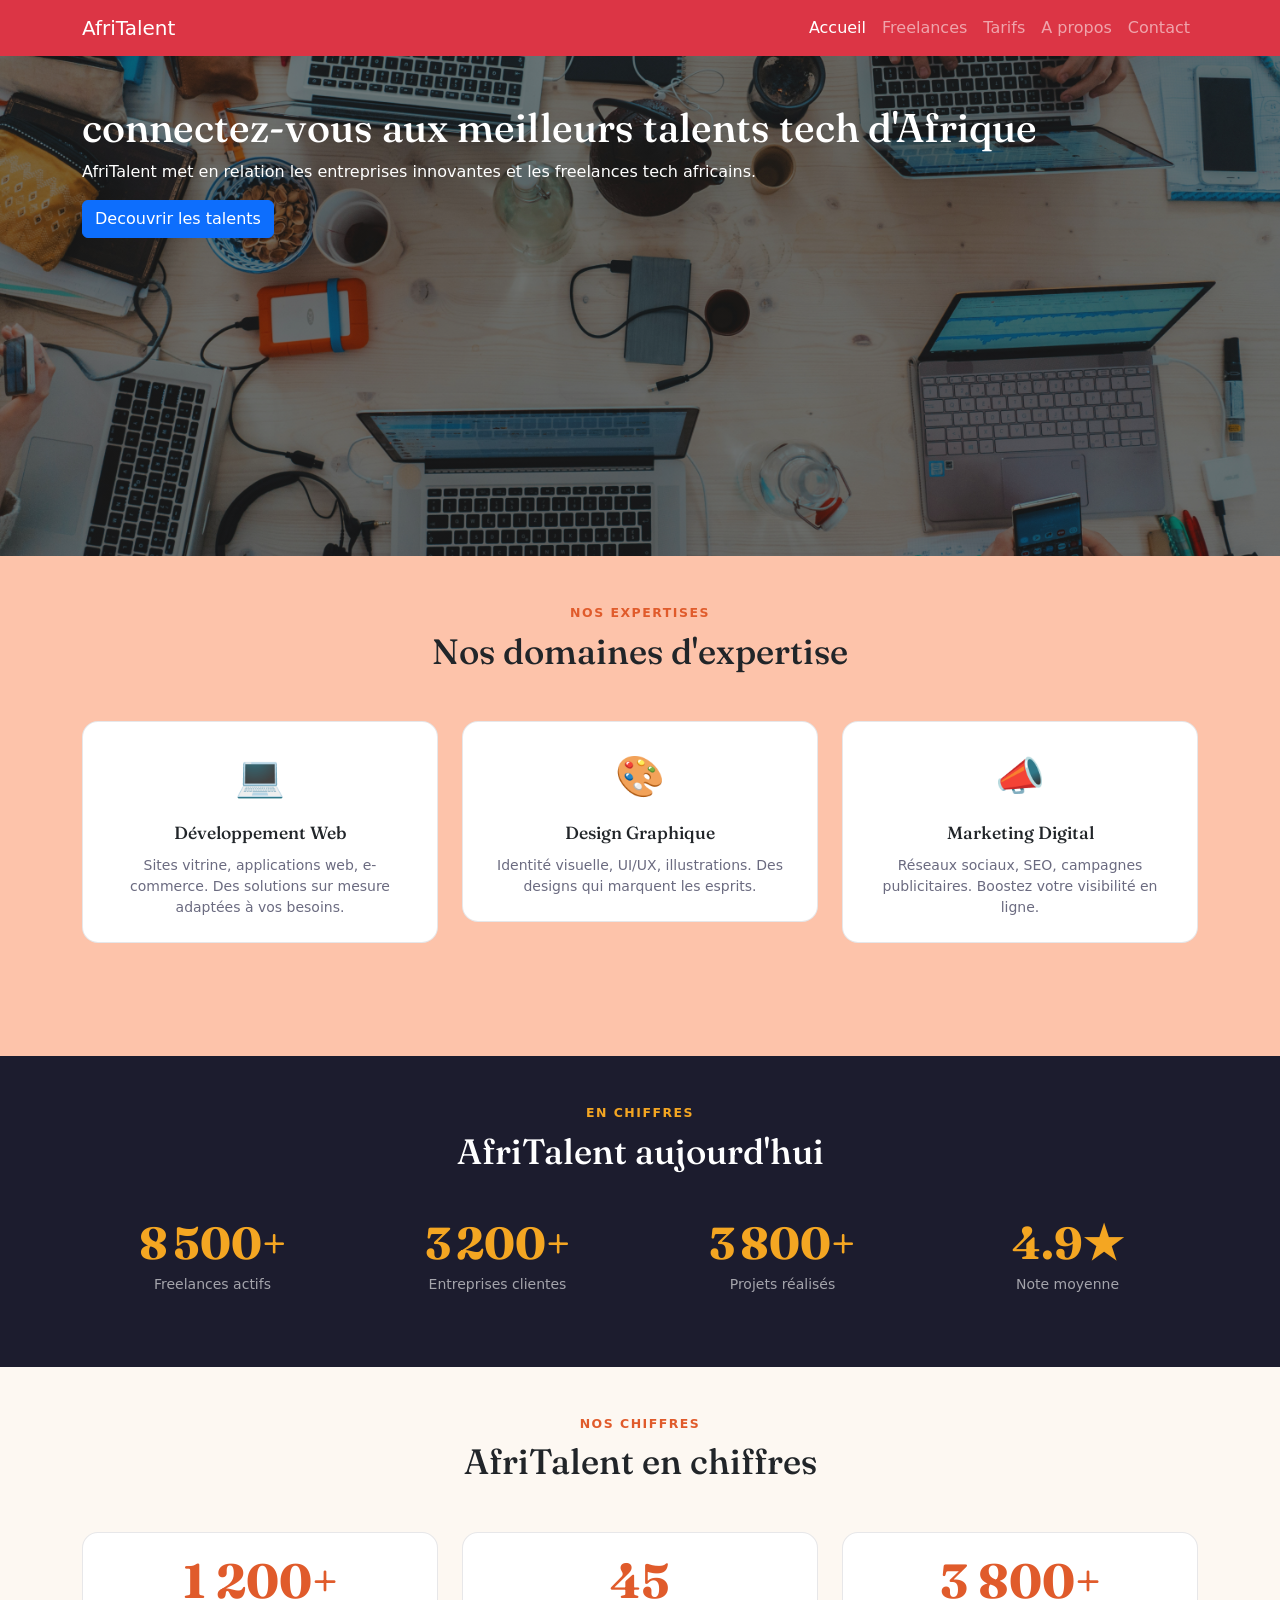
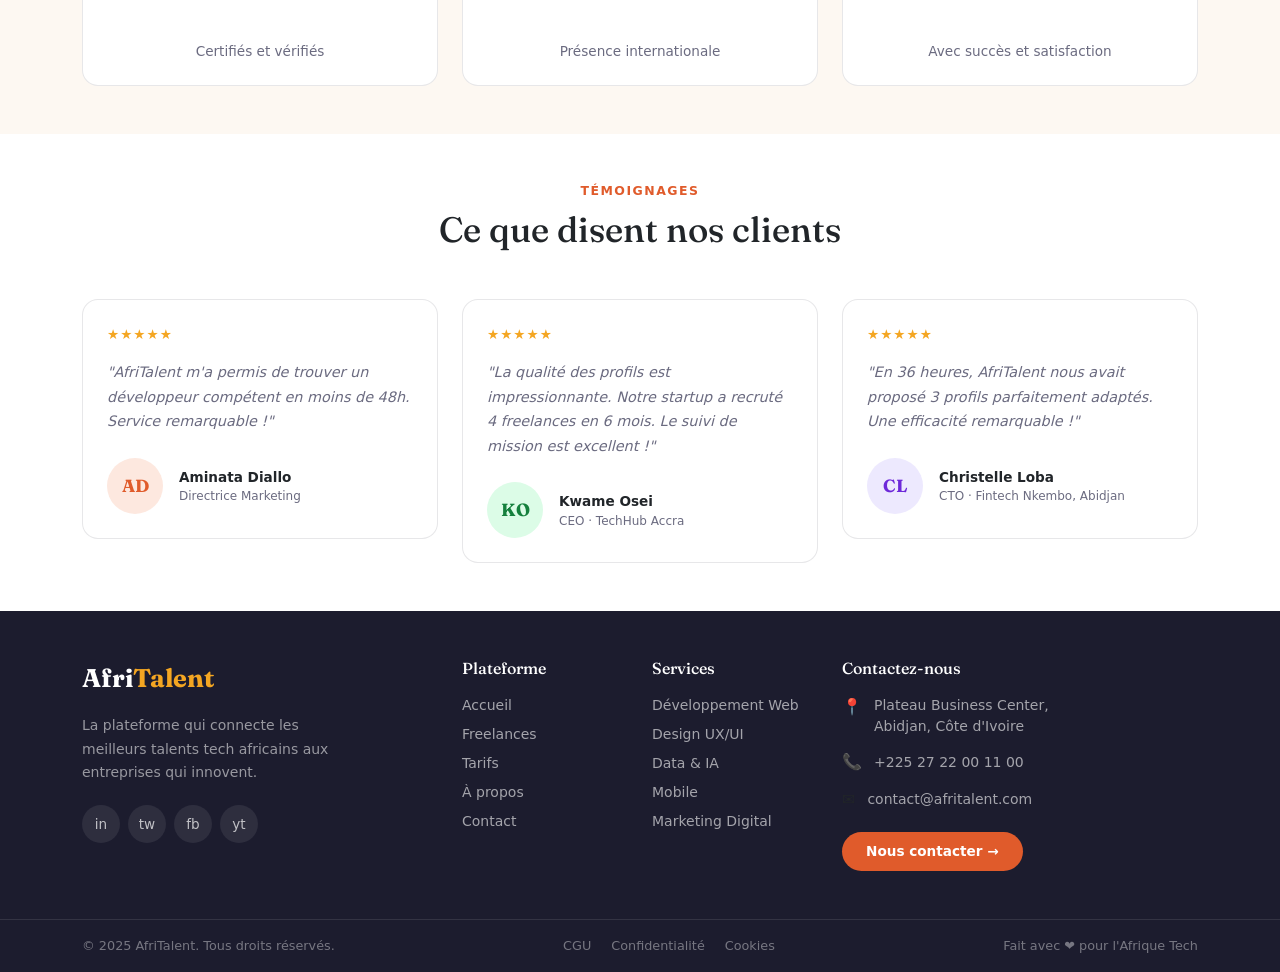
==== commit c7ef1102: "variables, typographie,layout general et style de base" ====
--- a/index.html
+++ b/index.html
@@ -453,11 +453,313 @@
   </div>
 </section>
  <!-- Pied de page -->
-  <footer>
- <div class="footer-expand-lg py-4 bg-dark">
- <p>&copy; 2025 AfriTalent. Tous droits reserves.</p>
- </div>
- </footer>
+ <!-- ═══ FOOTER ═══ -->
+<footer style="background: var(--charcoal);">
+
+  <!-- Contenu principal -->
+  <div class="container py-5">
+    <div class="row g-4">
+
+      <!-- Colonne 1 — Logo + description -->
+      <div class="col-lg-4 col-md-6">
+        <div style="
+          font-family: var(--font-titre);
+          font-weight: 700;
+          font-size: 1.6rem;
+          color: var(--white);
+          margin-bottom: 1rem;">
+          Afri<span style="color: var(--gold);">Talent</span>
+        </div>
+        <p style="
+          color: rgba(255,255,255,0.55);
+          font-size: 0.875rem;
+          line-height: 1.7;
+          max-width: 280px;">
+          La plateforme qui connecte les meilleurs talents 
+          tech africains aux entreprises qui innovent.
+        </p>
+        <!-- Réseaux sociaux -->
+        <div style="
+          display: flex;
+          gap: 0.5rem;
+          margin-top: 1.25rem;">
+          <a href="#" style="
+            width: 38px; height: 38px;
+            background: rgba(255,255,255,0.08);
+            border-radius: 50%;
+            display: flex;
+            align-items: center;
+            justify-content: center;
+            color: rgba(255,255,255,0.7);
+            text-decoration: none;
+            font-size: 0.85rem;
+            transition: background 0.2s;">
+            in
+          </a>
+          <a href="#" style="
+            width: 38px; height: 38px;
+            background: rgba(255,255,255,0.08);
+            border-radius: 50%;
+            display: flex;
+            align-items: center;
+            justify-content: center;
+            color: rgba(255,255,255,0.7);
+            text-decoration: none;
+            font-size: 0.85rem;
+            transition: background 0.2s;">
+            tw
+          </a>
+          <a href="#" style="
+            width: 38px; height: 38px;
+            background: rgba(255,255,255,0.08);
+            border-radius: 50%;
+            display: flex;
+            align-items: center;
+            justify-content: center;
+            color: rgba(255,255,255,0.7);
+            text-decoration: none;
+            font-size: 0.85rem;
+            transition: background 0.2s;">
+            fb
+          </a>
+          <a href="#" style="
+            width: 38px; height: 38px;
+            background: rgba(255,255,255,0.08);
+            border-radius: 50%;
+            display: flex;
+            align-items: center;
+            justify-content: center;
+            color: rgba(255,255,255,0.7);
+            text-decoration: none;
+            font-size: 0.85rem;
+            transition: background 0.2s;">
+            yt
+          </a>
+        </div>
+      </div>
+
+      <!-- Colonne 2 — Plateforme -->
+      <div class="col-lg-2 col-md-6 col-6">
+        <h5 style="
+          font-family: var(--font-titre);
+          color: var(--white);
+          font-size: 1rem;
+          margin-bottom: 1rem;">
+          Plateforme
+        </h5>
+        <div style="
+          display: flex;
+          flex-direction: column;
+          gap: 0.5rem;">
+          <a href="INDEX.html" style="
+            color: rgba(255,255,255,0.6);
+            text-decoration: none;
+            font-size: 0.875rem;
+            transition: color 0.2s;">
+            Accueil
+          </a>
+          <a href="freelances.html" style="
+            color: rgba(255,255,255,0.6);
+            text-decoration: none;
+            font-size: 0.875rem;
+            transition: color 0.2s;">
+            Freelances
+          </a>
+          <a href="tarifs.html" style="
+            color: rgba(255,255,255,0.6);
+            text-decoration: none;
+            font-size: 0.875rem;
+            transition: color 0.2s;">
+            Tarifs
+          </a>
+          <a href="ABOUT.html" style="
+            color: rgba(255,255,255,0.6);
+            text-decoration: none;
+            font-size: 0.875rem;
+            transition: color 0.2s;">
+            À propos
+          </a>
+          <a href="Contact.html" style="
+            color: rgba(255,255,255,0.6);
+            text-decoration: none;
+            font-size: 0.875rem;
+            transition: color 0.2s;">
+            Contact
+          </a>
+        </div>
+      </div>
+
+      <!-- Colonne 3 — Services -->
+      <div class="col-lg-2 col-md-6 col-6">
+        <h5 style="
+          font-family: var(--font-titre);
+          color: var(--white);
+          font-size: 1rem;
+          margin-bottom: 1rem;">
+          Services
+        </h5>
+        <div style="
+          display: flex;
+          flex-direction: column;
+          gap: 0.5rem;">
+          <a href="freelances.html" style="
+            color: rgba(255,255,255,0.6);
+            text-decoration: none;
+            font-size: 0.875rem;">
+            Développement Web
+          </a>
+          <a href="freelances.html" style="
+            color: rgba(255,255,255,0.6);
+            text-decoration: none;
+            font-size: 0.875rem;">
+            Design UX/UI
+          </a>
+          <a href="freelances.html" style="
+            color: rgba(255,255,255,0.6);
+            text-decoration: none;
+            font-size: 0.875rem;">
+            Data & IA
+          </a>
+          <a href="freelances.html" style="
+            color: rgba(255,255,255,0.6);
+            text-decoration: none;
+            font-size: 0.875rem;">
+            Mobile
+          </a>
+          <a href="freelances.html" style="
+            color: rgba(255,255,255,0.6);
+            text-decoration: none;
+            font-size: 0.875rem;">
+            Marketing Digital
+          </a>
+        </div>
+      </div>
+
+      <!-- Colonne 4 — Contact -->
+      <div class="col-lg-4 col-md-6">
+        <h5 style="
+          font-family: var(--font-titre);
+          color: var(--white);
+          font-size: 1rem;
+          margin-bottom: 1rem;">
+          Contactez-nous
+        </h5>
+
+        <!-- Adresse -->
+        <div style="
+          display: flex;
+          gap: 0.75rem;
+          margin-bottom: 0.85rem;
+          align-items: flex-start;">
+          <span style="font-size: 1rem;">📍</span>
+          <p style="
+            color: rgba(255,255,255,0.6);
+            font-size: 0.875rem;
+            margin: 0;">
+            Plateau Business Center,<br>
+            Abidjan, Côte d'Ivoire
+          </p>
+        </div>
+
+        <!-- Téléphone -->
+        <div style="
+          display: flex;
+          gap: 0.75rem;
+          margin-bottom: 0.85rem;
+          align-items: center;">
+          <span style="font-size: 1rem;">📞</span>
+          <p style="
+            color: rgba(255,255,255,0.6);
+            font-size: 0.875rem;
+            margin: 0;">
+            +225 27 22 00 11 00
+          </p>
+        </div>
+
+        <!-- Email -->
+        <div style="
+          display: flex;
+          gap: 0.75rem;
+          margin-bottom: 1.25rem;
+          align-items: center;">
+          <span style="font-size: 1rem;">✉️</span>
+          <p style="
+            color: rgba(255,255,255,0.6);
+            font-size: 0.875rem;
+            margin: 0;">
+            contact@afritalent.com
+          </p>
+        </div>
+
+        <!-- Bouton contact -->
+        <a href="Contact.html" style="
+          display: inline-block;
+          background: var(--terra);
+          color: var(--white);
+          border-radius: 50px;
+          padding: 0.6rem 1.5rem;
+          font-size: 0.85rem;
+          font-weight: 700;
+          text-decoration: none;
+          transition: background 0.2s;">
+          Nous contacter →
+        </a>
+
+      </div>
+
+    </div>
+  </div>
+
+  <!-- Ligne de séparation -->
+  <div style="
+    border-top: 1px solid rgba(255,255,255,0.1);">
+    <div class="container py-3">
+      <div class="d-flex flex-wrap justify-content-between
+                  align-items-center gap-2">
+
+        <!-- Copyright -->
+        <p style="
+          color: rgba(255,255,255,0.4);
+          font-size: 0.8rem;
+          margin: 0;">
+          © 2025 AfriTalent. Tous droits réservés.
+        </p>
+
+        <!-- Liens légaux -->
+        <div style="display: flex; gap: 1.25rem;">
+          <a href="#" style="
+            color: rgba(255,255,255,0.4);
+            font-size: 0.8rem;
+            text-decoration: none;">
+            CGU
+          </a>
+          <a href="#" style="
+            color: rgba(255,255,255,0.4);
+            font-size: 0.8rem;
+            text-decoration: none;">
+            Confidentialité
+          </a>
+          <a href="#" style="
+            color: rgba(255,255,255,0.4);
+            font-size: 0.8rem;
+            text-decoration: none;">
+            Cookies
+          </a>
+        </div>
+
+        <!-- Fait avec amour -->
+        <p style="
+          color: rgba(255,255,255,0.4);
+          font-size: 0.8rem;
+          margin: 0;">
+          Fait avec ❤️ pour l'Afrique Tech
+        </p>
+
+      </div>
+    </div>
+  </div>
+
+</footer>
  <script src="https://cdn.jsdelivr.net/npm/bootstrap@5.3.0/dist/js/bootstrap.bundle.min.js"></script>
 
 <script src="main.js"></script>
